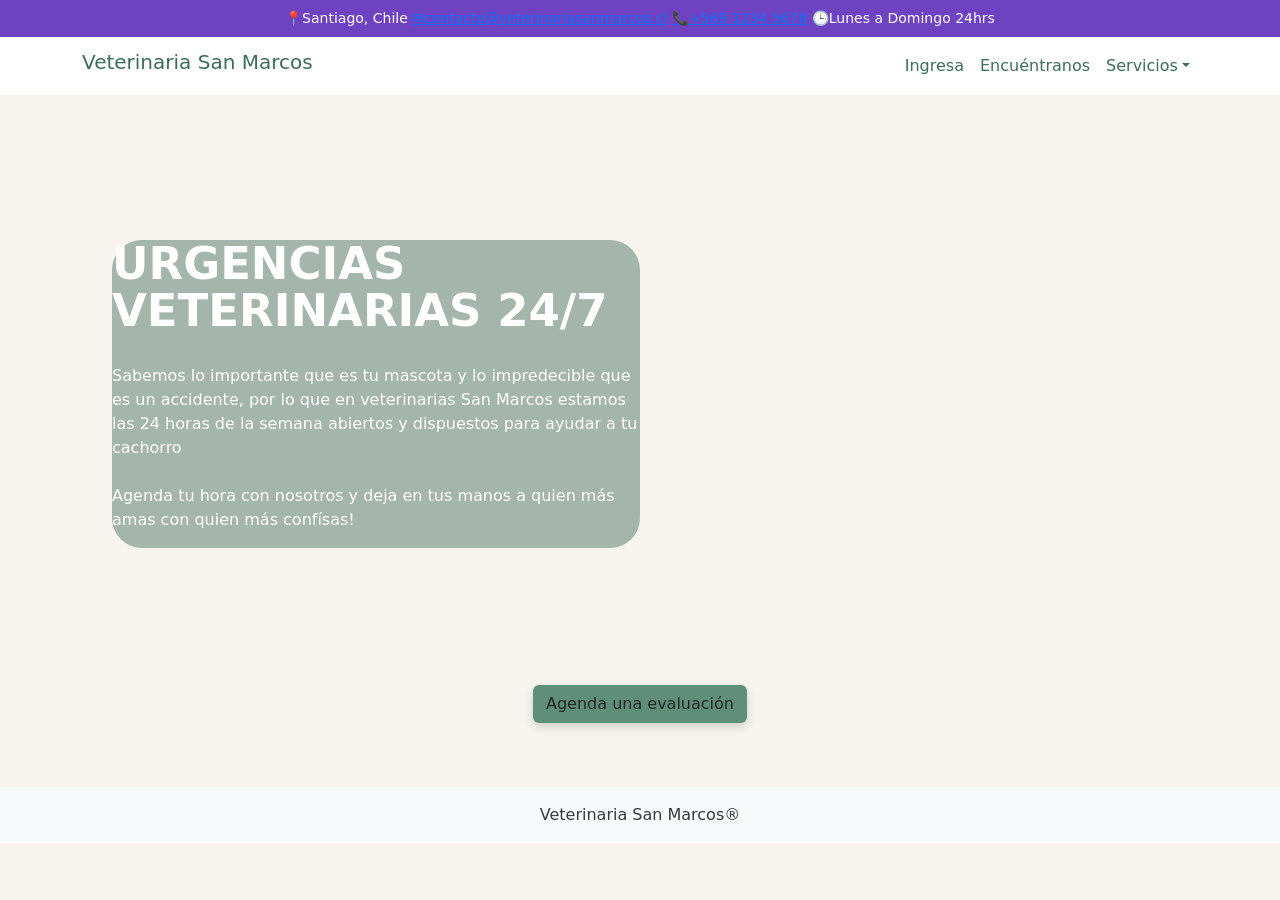
==== index.html @ 0392fdf5 "Primer avance Veterinaria san marcos" ====
<!DOCTYPE html>
<html lang="es">

<head>
    <meta charset="UTF-8">
    <meta name="viewport" content="width=device-width, initial-scale=1.0">
    <title>Veterinaria | Inicio</title>
    <link href="https://cdn.jsdelivr.net/npm/bootstrap@5.3.8/dist/css/bootstrap.min.css" rel="stylesheet">
    <link rel="stylesheet" href="css/estilos.css">
</head>

<body>
    <header>
        <section class="top-bar text-center">
            <div class="container">
                <div class="informacion-contacto">
                    <span class="text-align">📍Santiago, Chile</span>
                    <a href="mailto:carl.labbe@duocuc.cl">✉️contacto@veterinariasanmarcos.cl</a>
                    <a href="tel:+56912345678">📞+569 1234 5678</a>
                    <span>🕒Lunes a Domingo 24hrs</span>
                </div>
            </div>

        </section>
        <nav class="navbar navbar-expand-lg">
            <div class="container">
                <h1 class="navbar-brand text-purple-600">Veterinaria San Marcos</h1>
                <ul class="navbar-nav">
                    <li class="nav-item">
                        <a class="nav-link" href="inicio-sesion.html">Ingresa</a>
                    </li>
                    <li class="nav-item">
                        <a class="nav-link" href="ubicacion.html">Encuéntranos</a>
                    </li>
                    <li class="nav-item dropdown">
                        <a class="nav-link dropdown-toggle" href="#" role="button"
                            data-bs-toggle="dropdown">Servicios</a>
                        <ul class="dropdown-menu">
                            <li><a class="dropdown-item" href="#">Vacunas</a></li>
                            <li><a class="dropdown-item" href="#">Urgencia</a></li>
                        </ul>

                    </li>
                </ul>

            </div>
        </nav>
    </header>
    <main class="container mt-4">


        <section class="urgencias-banner container">
            <div class="urgencias-contenido">
                <h2>
                    URGENCIAS<br>VETERINARIAS 24/7
                </h2>
                <p>
                    Sabemos lo importante que es tu mascota y lo impredecible que es un accidente, por lo que en
                    veterinarias San Marcos estamos las 24 horas de la semana abiertos y dispuestos para ayudar a tu
                    cachorro<br><br>Agenda tu hora con nosotros y deja en tus manos a quien más amas con quien más
                    confísas!</p>
            
            </div>
        </section>
        <div class="d-grid gap-2 d-md-block p-3 text-center">
            <a type="button" class="btn" href="cita.html">Agenda una evaluación</a>
        </div>
    </main>
    <footer class="text-center mt-5 p-3 bg-light">
        Veterinaria San Marcos®
    </footer>
    <script src="https://cdn.jsdelivr.net/npm/bootstrap@5.3.8/dist/js/bootstrap.bundle.min.js"></script>
</body>

</html>
---- css/estilos.css ----
:root {
    --verde-principal: #5F8F7B;
    --verde-oscuro: #3F6B5A;
    --azul-claro: #DCEAF7;
    --crema: #F7F4EE;
    --texto: #343A40;
    --blanco: #FFFFFF;
}

body {
    background-color: var(--crema);
    color: var(--texto)
}

.titulo {
    color: #3b5c1f;
    text-align: center;
    font-size: 50px;
    font-weight: bold;
    padding: 0px;
    border-radius: 15px;

}

.navbar {
    background-color: var(--blanco);
}

.navbar-brand {
    color: var(--verde-oscuro);
}

.nav-link {
    color: var(--verde-oscuro);
}

.nav-link:hover {
    color: var(--verde-principal)
}

.top-bar {
    background-color: #6f42c1;
    color: white;
    padding: 8px 0;
    font-size: 14px;
}

.contact-info {
    display: flex;
    justify-content: space-between;
    align-items: center;
    gap: 20px;
}

.contact-info a {
    color: white;
    text-decoration: none;
}

.urgencias-banner {
    background-image: url("../images/nina.jpeg");
    background-size: cover;
    background-position: center 55%;

    min-height: 550px;

    padding: 30px;
    display: flex;
    align-items: center;
    justify-content: flex-start;

    border-radius: 30px;
}

.urgencias-contenido {
    background-color: rgba(63, 107, 90, 0.45);
    ;
    width: 50%;
    border-radius: 30px;
    color: white;
}

.urgencias-contenido h2 {
    font-size: 45px;
    font-weight: bold;

    line-height: 1.05;
    margin-bottom: 30px;

}

.btn{
    box-shadow: 0 4px 10px rgba(0,0,0,0.15);
    background-color: var(--verde-principal);
   
}
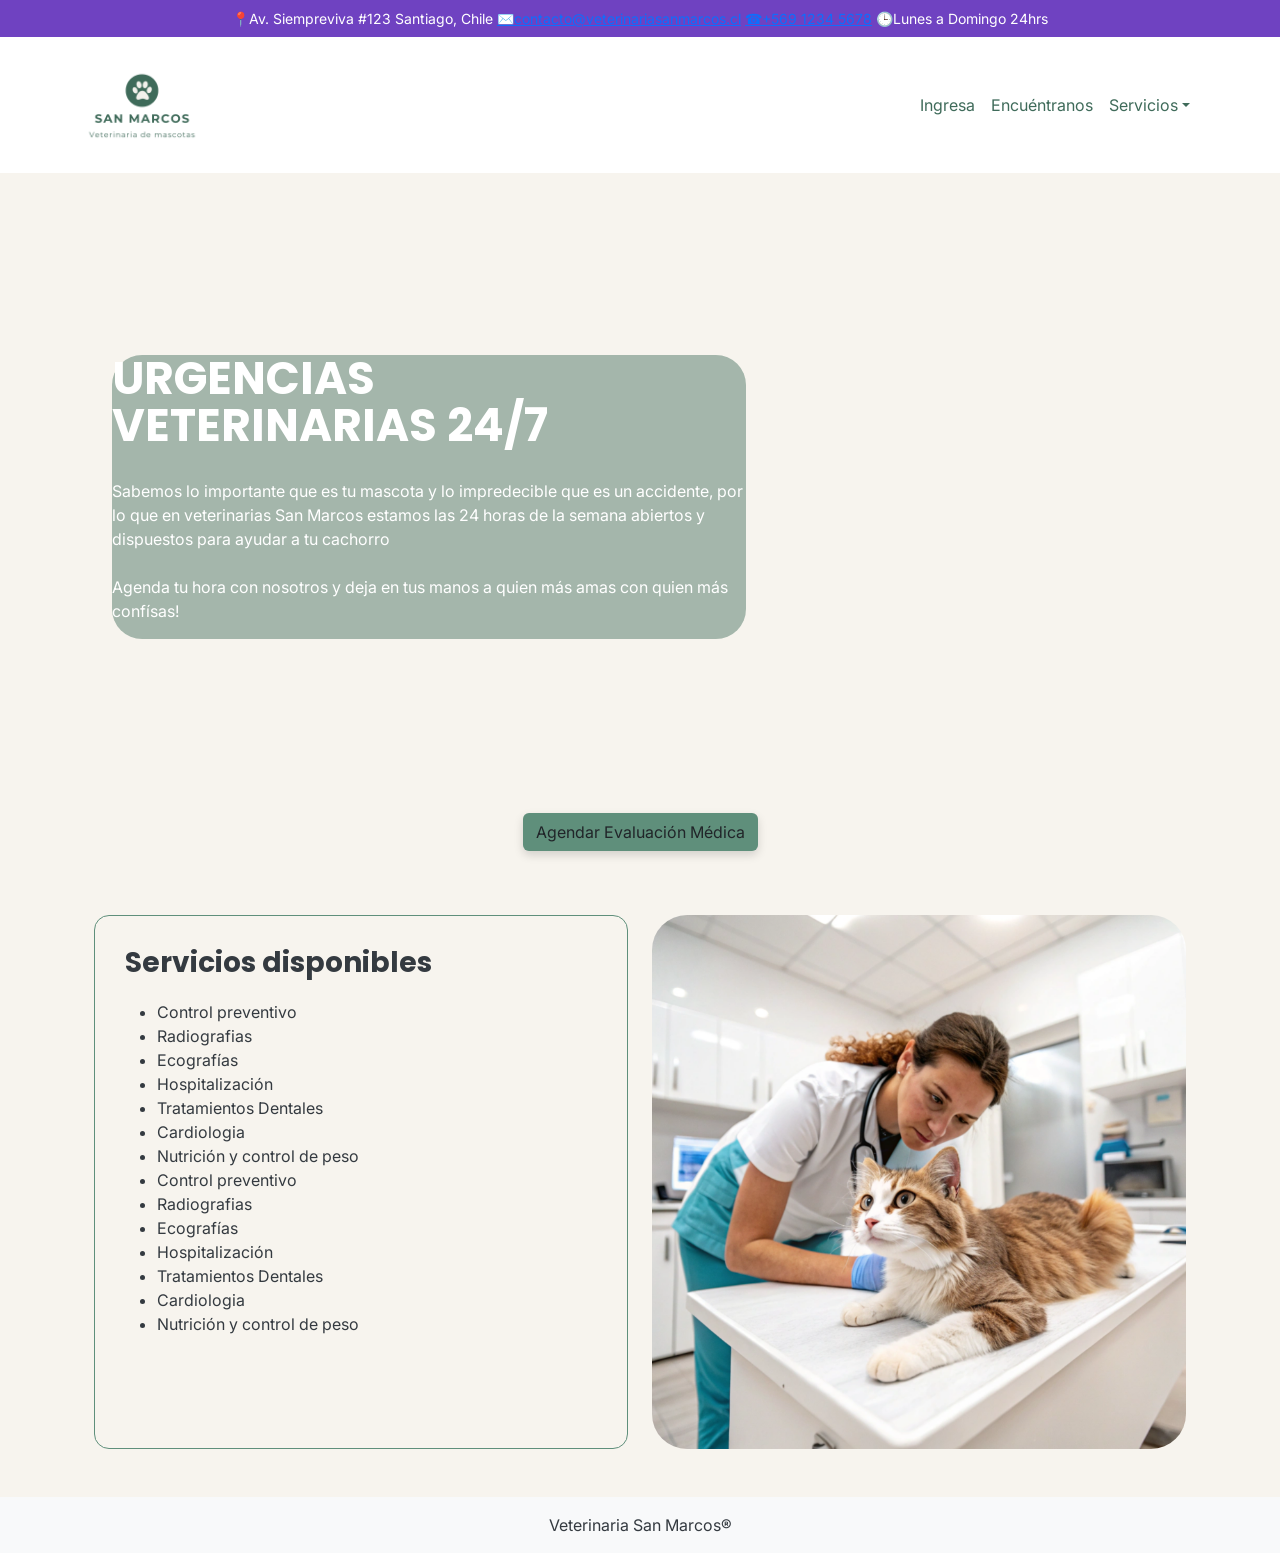
==== commit f46c0954: "Avance Inicio Sesion e Index" ====
--- a/index.html
+++ b/index.html
@@ -7,6 +7,12 @@
     <title>Veterinaria | Inicio</title>
     <link href="https://cdn.jsdelivr.net/npm/bootstrap@5.3.8/dist/css/bootstrap.min.css" rel="stylesheet">
     <link rel="stylesheet" href="css/estilos.css">
+
+    <link rel="preconnect" href="https://fonts.googleapis.com">
+    <link rel="preconnect" href="https://fonts.gstatic.com" crossorigin>
+    <link
+        href="https://fonts.googleapis.com/css2?family=Inter:wght@400;500;600&family=Poppins:wght@500;600;700&display=swap"
+        rel="stylesheet"> 
 </head>
 
 <body>
@@ -14,9 +20,9 @@
         <section class="top-bar text-center">
             <div class="container">
                 <div class="informacion-contacto">
-                    <span class="text-align">📍Santiago, Chile</span>
+                    <span class="text-align">📍Av. Siempreviva #123 Santiago, Chile</span>
                     <a href="mailto:carl.labbe@duocuc.cl">✉️contacto@veterinariasanmarcos.cl</a>
-                    <a href="tel:+56912345678">📞+569 1234 5678</a>
+                    <a href="tel:+56912345678">☎+569 1234 5678</a>
                     <span>🕒Lunes a Domingo 24hrs</span>
                 </div>
             </div>
@@ -24,7 +30,9 @@
         </section>
         <nav class="navbar navbar-expand-lg">
             <div class="container">
-                <h1 class="navbar-brand text-purple-600">Veterinaria San Marcos</h1>
+                <a href="https://www.youtube.com/watch?v=YEzjD-qvIhQ&list=RDYEzjD-qvIhQ&start_radio=1">
+                    <img class="logo-navbar" src="images/logo.png" >
+                </a>
                 <ul class="navbar-nav">
                     <li class="nav-item">
                         <a class="nav-link" href="inicio-sesion.html">Ingresa</a>
@@ -59,12 +67,46 @@
                     veterinarias San Marcos estamos las 24 horas de la semana abiertos y dispuestos para ayudar a tu
                     cachorro<br><br>Agenda tu hora con nosotros y deja en tus manos a quien más amas con quien más
                     confísas!</p>
-            
+
             </div>
         </section>
         <div class="d-grid gap-2 d-md-block p-3 text-center">
-            <a type="button" class="btn" href="cita.html">Agenda una evaluación</a>
+            <a type="button" class="btn" href="cita.html">Agendar Evaluación Médica</a>
         </div>
+        <section class="container my-5">
+            <div class="row g-4">
+                <div class="col-12 col-md-6">
+                    <div class="bloque-info">
+                        <h2>
+                            <strong>Servicios disponibles</strong>
+                        </h2>
+                        <ul>
+                            <li>Control preventivo</li>
+                            <li>Radiografias</li>
+                            <li>Ecografías</li>
+                            <li>Hospitalización</li>
+                            <li>Tratamientos Dentales</li>
+                            <li>Cardiologia</li>
+                            <li>Nutrición y control de peso</li>
+                            <li>Control preventivo</li>
+                            <li>Radiografias</li>
+                            <li>Ecografías</li>
+                            <li>Hospitalización</li>
+                            <li>Tratamientos Dentales</li>
+                            <li>Cardiologia</li>
+                            <li>Nutrición y control de peso</li>
+                        </ul>
+                    </div>
+
+                </div>
+                <div class="col-12 col-md-6">
+                    <div class="cuadro-imagen">
+                        <img src="images/saculitis-gato-768x768.png">
+
+                    </div>
+                </div>
+            </div>
+        </section>
     </main>
     <footer class="text-center mt-5 p-3 bg-light">
         Veterinaria San Marcos®
--- a/css/estilos.css
+++ b/css/estilos.css
@@ -9,7 +9,8 @@
 
 body {
     background-color: var(--crema);
-    color: var(--texto)
+    color: var(--texto);
+    font-family: "Inter", sans-serif;
 }
 
 .titulo {
@@ -25,9 +26,13 @@
 .navbar {
     background-color: var(--blanco);
 }
-
-.navbar-brand {
-    color: var(--verde-oscuro);
+h1,h2,h3{
+    font-family: "Poppins",sans-serif;
+}
+.logo-navbar {
+    width:120px;
+    height: auto;
+    
 }
 
 .nav-link {
@@ -62,7 +67,7 @@
     background-size: cover;
     background-position: center 55%;
 
-    min-height: 550px;
+    min-height: 600px;
 
     padding: 30px;
     display: flex;
@@ -75,7 +80,7 @@
 .urgencias-contenido {
     background-color: rgba(63, 107, 90, 0.45);
     ;
-    width: 50%;
+    width: 60%;
     border-radius: 30px;
     color: white;
 }
@@ -88,7 +93,31 @@
     margin-bottom: 30px;
 
 }
+.bloque-info{
+    border:1px solid var(--verde-principal);
+    border-radius:15px;
 
+    padding:30px;
+
+    height:100%;
+}
+.bloque-info h2{
+    font-size:28px;
+    margin-bottom: 20px;
+}
+.bloque-info p{
+    font-size: 16px;
+}
+.cuadro-imagen{
+    height: 100%;
+}
+.cuadro-imagen img{
+    width:100%;
+    height:100%;
+
+    object-fit: cover;
+    border-radius: 35px;
+}
 .btn{
     box-shadow: 0 4px 10px rgba(0,0,0,0.15);
     background-color: var(--verde-principal);
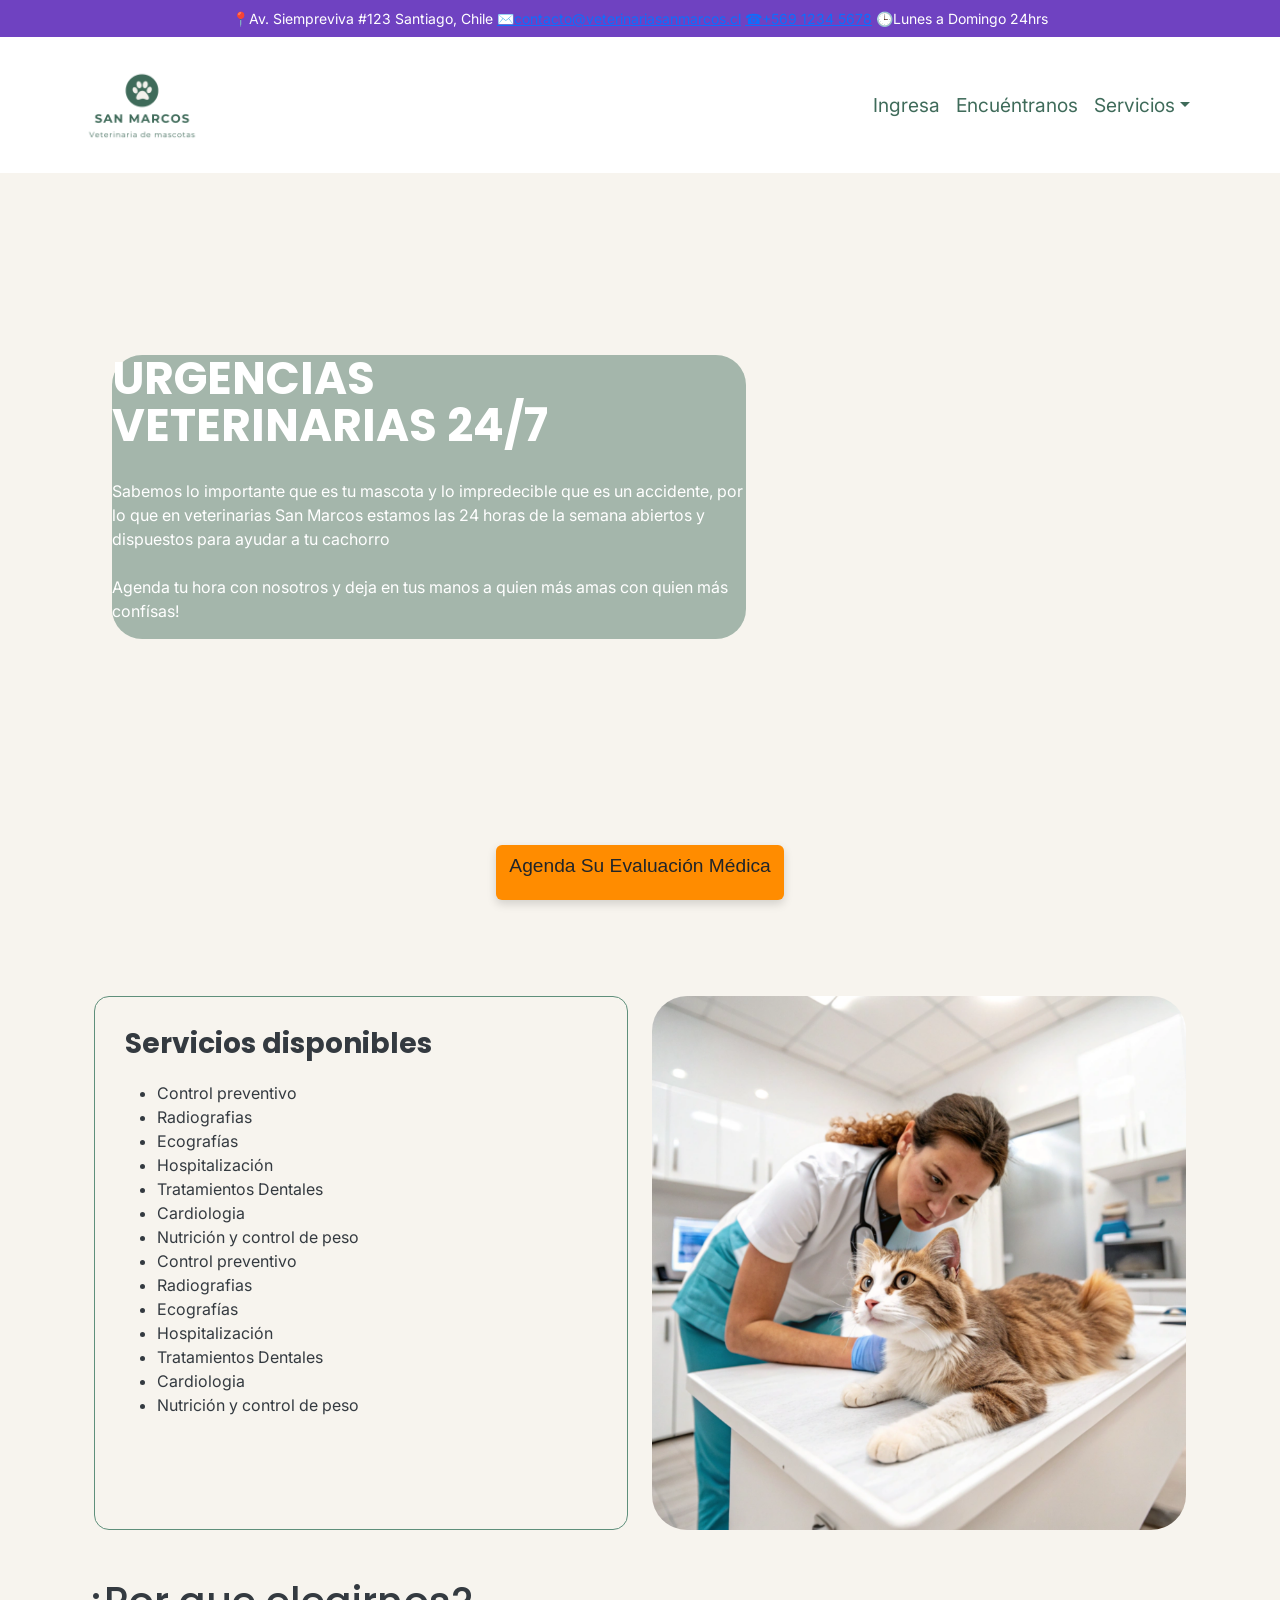
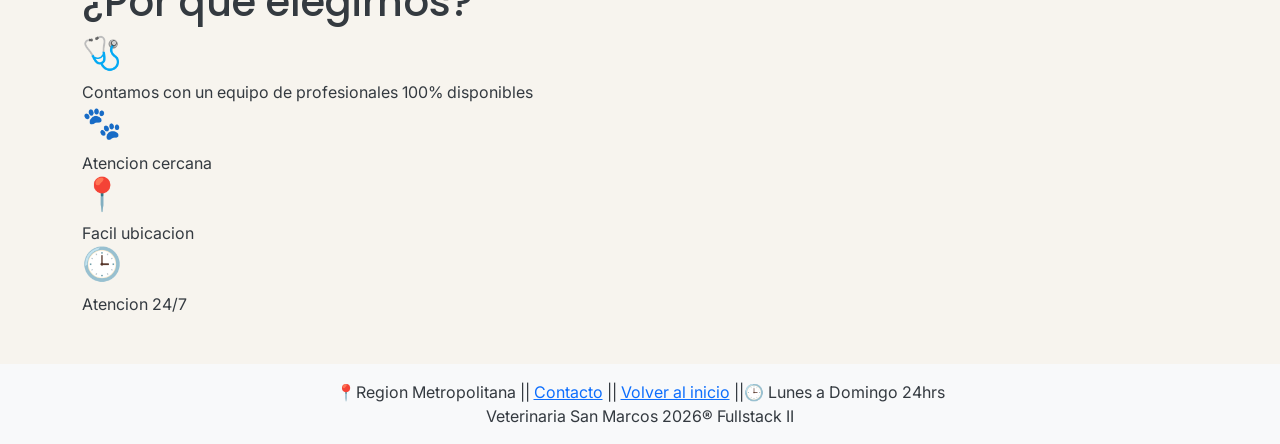
==== commit 7801753a: "Avances esteticos" ====
--- a/index.html
+++ b/index.html
@@ -12,7 +12,7 @@
     <link rel="preconnect" href="https://fonts.gstatic.com" crossorigin>
     <link
         href="https://fonts.googleapis.com/css2?family=Inter:wght@400;500;600&family=Poppins:wght@500;600;700&display=swap"
-        rel="stylesheet"> 
+        rel="stylesheet">
 </head>
 
 <body>
@@ -31,7 +31,7 @@
         <nav class="navbar navbar-expand-lg">
             <div class="container">
                 <a href="https://www.youtube.com/watch?v=YEzjD-qvIhQ&list=RDYEzjD-qvIhQ&start_radio=1">
-                    <img class="logo-navbar" src="images/logo.png" >
+                    <img class="logo-navbar" src="images/logo.png">
                 </a>
                 <ul class="navbar-nav">
                     <li class="nav-item">
@@ -70,8 +70,8 @@
 
             </div>
         </section>
-        <div class="d-grid gap-2 d-md-block p-3 text-center">
-            <a type="button" class="btn" href="cita.html">Agendar Evaluación Médica</a>
+        <div class="d-grid gap-2 d-md-block p-5 text-center">
+            <a type="button" class="btn" href="cita.html">Agenda Su Evaluación Médica</a>
         </div>
         <section class="container my-5">
             <div class="row g-4">
@@ -107,9 +107,35 @@
                 </div>
             </div>
         </section>
+        <section>
+            <h1>
+                ¿Por que elegirnos?
+            </h1>
+            <div class ="col-6 col-md-6">
+                <h2>🩺</h2>
+                Contamos con un equipo de profesionales 100% disponibles
+                <h2>🐾</h2>
+                Atencion cercana
+                <h2>📍</h2>
+                Facil ubicacion
+                <h2>🕒</h2>
+                Atencion 24/7
+            </div>
+            
+        </section>
     </main>
     <footer class="text-center mt-5 p-3 bg-light">
-        Veterinaria San Marcos®
+        <section>
+            <div>
+                <span>📍Region Metropolitana</span>
+                ||
+                <a href="mailto:carl.labbe@duocuc.cl"> Contacto</a>
+                ||
+                <a href="index.html">Volver al inicio</a>
+                ||🕒 Lunes a Domingo 24hrs
+            </div>
+        </section>
+        Veterinaria San Marcos 2026® Fullstack II
     </footer>
     <script src="https://cdn.jsdelivr.net/npm/bootstrap@5.3.8/dist/js/bootstrap.bundle.min.js"></script>
 </body>
--- a/css/estilos.css
+++ b/css/estilos.css
@@ -37,10 +37,15 @@
 
 .nav-link {
     color: var(--verde-oscuro);
+    font-size: larger;
+    
 }
 
 .nav-link:hover {
-    color: var(--verde-principal)
+    color: var(--verde-principal);
+    font-weight: bolder;
+    text-decoration:dashed;
+    text-shadow: #343A40;
 }
 
 .top-bar {
@@ -120,6 +125,12 @@
 }
 .btn{
     box-shadow: 0 4px 10px rgba(0,0,0,0.15);
-    background-color: var(--verde-principal);
+    background-color:darkorange;
+    height: 55px;
+    font-size:larger;
+    font-family:Arial, Helvetica, sans-serif;
    
 }
+.btn:hover{
+    background-color: var(--verde-principal);
+}
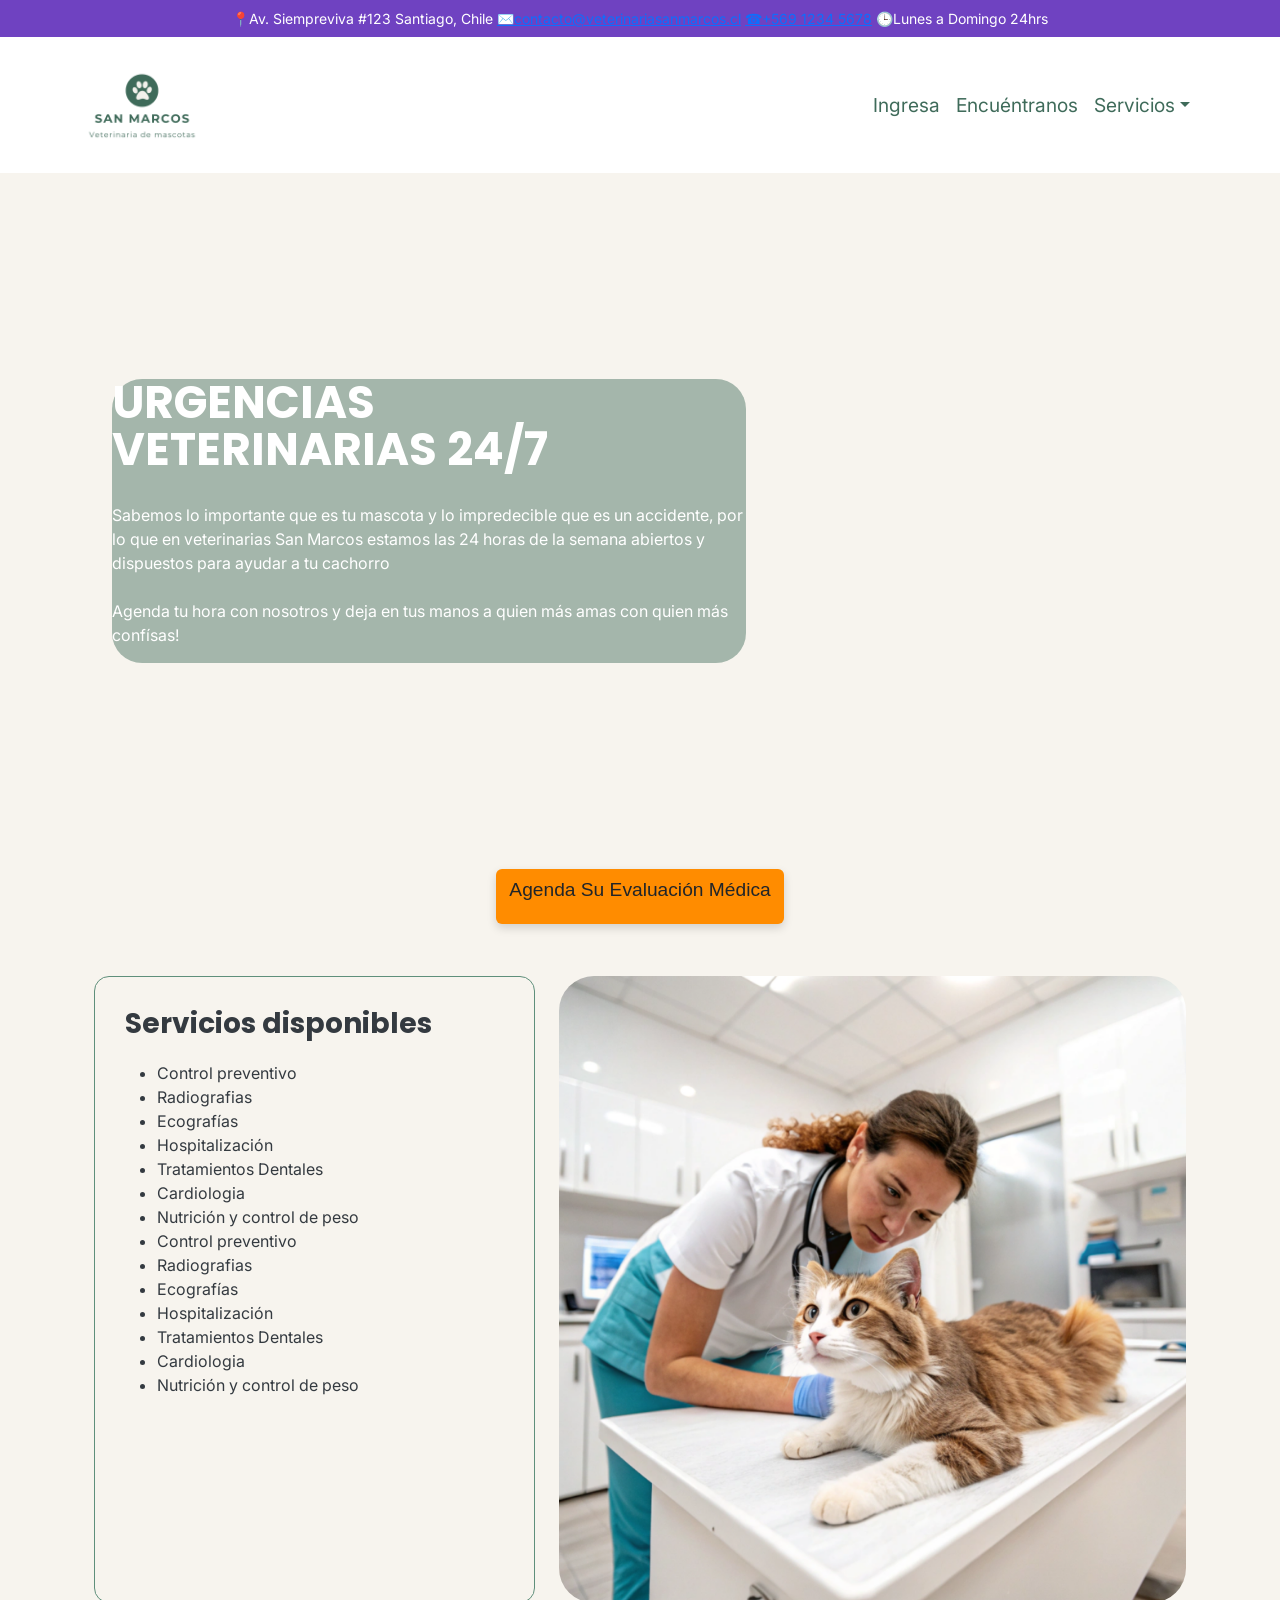
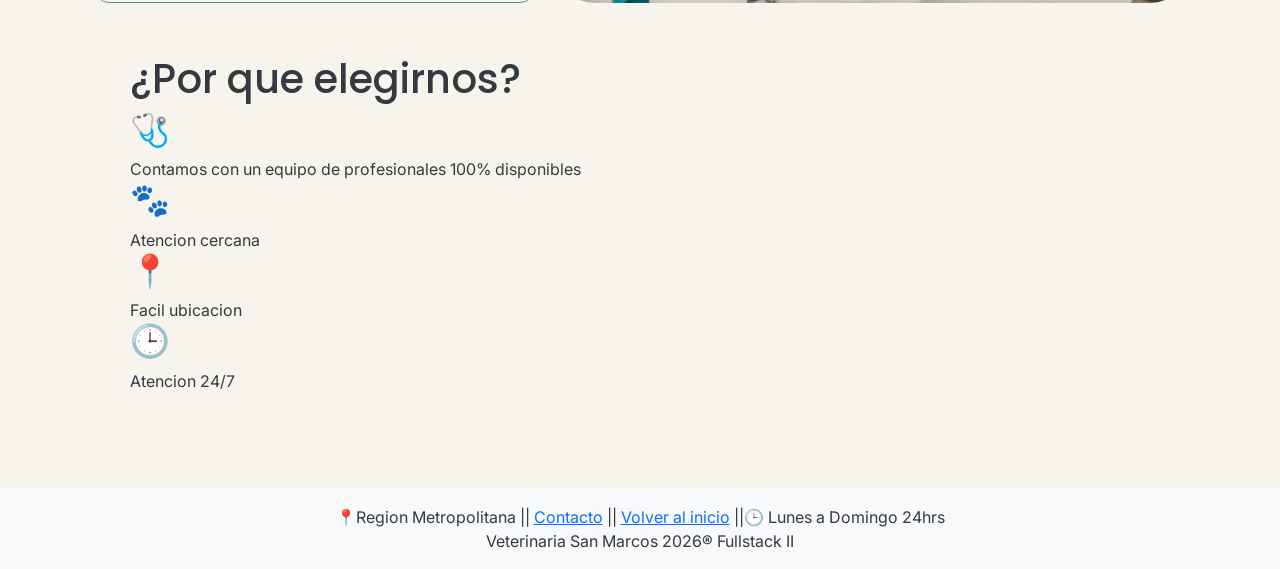
==== commit df82cbb0: "Esteticos" ====
--- a/index.html
+++ b/index.html
@@ -54,7 +54,7 @@
             </div>
         </nav>
     </header>
-    <main class="container mt-4">
+    <main class="container mt-5">
 
 
         <section class="urgencias-banner container">
@@ -73,9 +73,9 @@
         <div class="d-grid gap-2 d-md-block p-5 text-center">
             <a type="button" class="btn" href="cita.html">Agenda Su Evaluación Médica</a>
         </div>
-        <section class="container my-5">
+        <section class="container my-1">
             <div class="row g-4">
-                <div class="col-12 col-md-6">
+                <div class="col-12 col-md-5">
                     <div class="bloque-info">
                         <h2>
                             <strong>Servicios disponibles</strong>
@@ -99,7 +99,7 @@
                     </div>
 
                 </div>
-                <div class="col-12 col-md-6">
+                <div class="col-12 col-md-7">
                     <div class="cuadro-imagen">
                         <img src="images/saculitis-gato-768x768.png">
 
@@ -107,7 +107,7 @@
                 </div>
             </div>
         </section>
-        <section>
+        <section class ="container p-5 ">
             <h1>
                 ¿Por que elegirnos?
             </h1>
